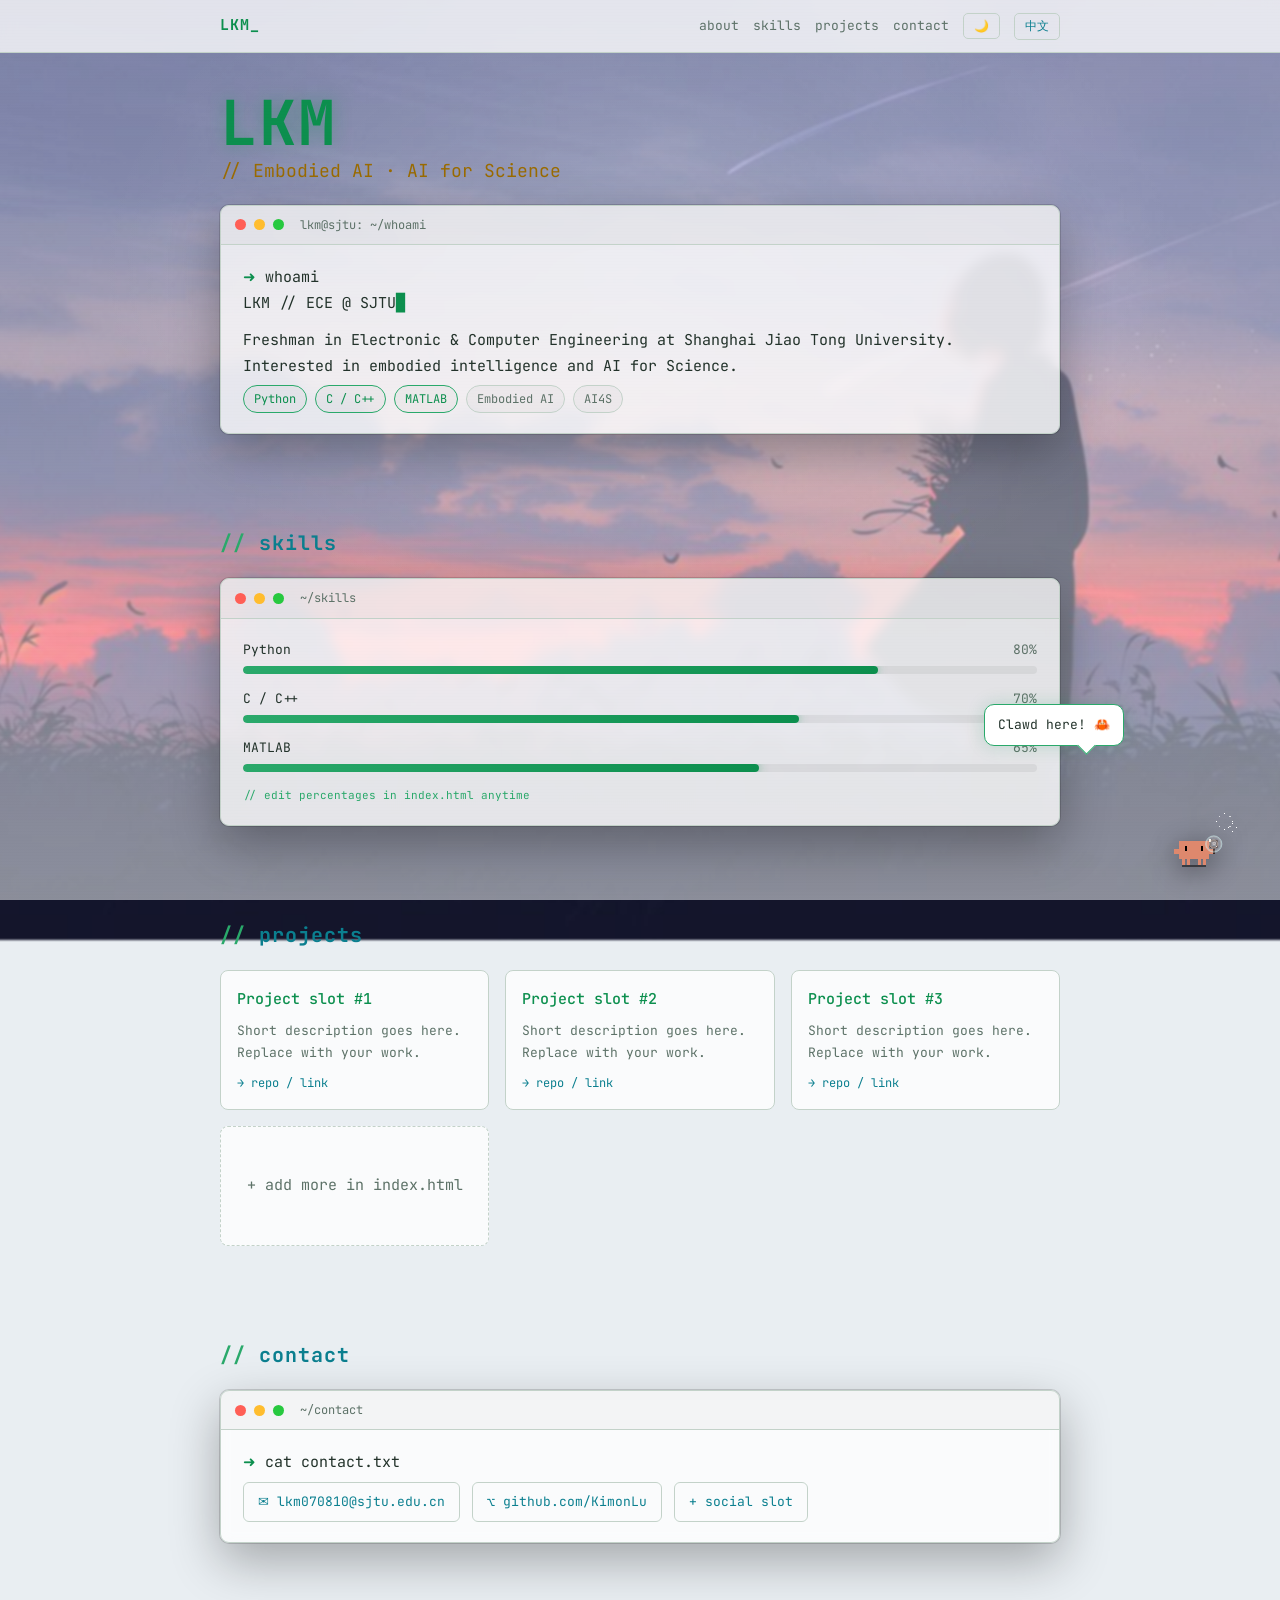
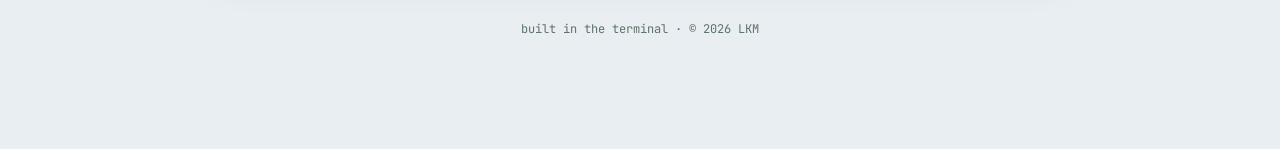
==== index.html @ 00dd7bbc "优化主页:Clawd 桌宠、白天/夜间主题、Codex 风格字符云 - 桌宠替换为 Clawd(SVG 优先,Shadow DOM 隔离动画;完整状态机:   待机轮播/点击反应/拖拽/挂机睡眠/眼神" ====
<!DOCTYPE html>
<html lang="en">
<head>
<meta charset="UTF-8" />
<meta name="viewport" content="width=device-width, initial-scale=1.0" />
<title>LKM // terminal</title>
<meta name="description" content="LKM — ECE @ SJTU. Embodied AI & AI4S." />
<link rel="preconnect" href="https://fonts.googleapis.com" />
<link rel="preconnect" href="https://fonts.gstatic.com" crossorigin />
<link href="https://fonts.googleapis.com/css2?family=JetBrains+Mono:wght@400;500;700&display=swap" rel="stylesheet" />
<link rel="stylesheet" href="css/style.css" />
<!-- 首帧防闪烁:在 CSS 生效前就定好主题,避免夜间用户看到白屏闪一下 -->
<script>
  document.documentElement.dataset.theme =
    localStorage.getItem('theme') ||
    (matchMedia('(prefers-color-scheme: light)').matches ? 'light' : 'dark');
</script>
</head>
<body>

<!-- 背景三层:背景图 / 压暗纱 / 字符云画布 -->
<div id="bg-image"></div>
<div id="bg-tint"></div>
<canvas id="ascii"></canvas>

<!-- ===== 顶栏 ===== -->
<header class="topbar">
  <div class="wrap">
    <span class="brand">LKM<span class="blink">_</span></span>
    <nav class="nav">
      <a href="#about" data-en="about" data-zh="关于"></a>
      <a href="#skills" data-en="skills" data-zh="技能"></a>
      <a href="#projects" data-en="projects" data-zh="项目"></a>
      <a href="#contact" data-en="contact" data-zh="联系"></a>
      <button class="ctrl-btn" id="themeBtn" title="theme">☀</button>
      <button class="ctrl-btn" id="langBtn">中文</button>
    </nav>
  </div>
</header>

<main class="wrap">

  <!-- ===== Hero / 关于 ===== -->
  <section class="hero" id="about">
    <div>
      <h1>LKM</h1>
      <p class="sub" data-en="// Embodied AI · AI for Science"
                     data-zh="// 具身智能 · AI for Science"></p>
    </div>
    <div class="term">
      <div class="term-head">
        <span class="dot r"></span><span class="dot y"></span><span class="dot g"></span>
        <span class="term-title">lkm@sjtu: ~/whoami</span>
      </div>
      <div class="term-body">
        <p><span class="prompt"></span><span class="cmd">whoami</span></p>
        <p class="typed" id="typed"></p>
        <p style="margin-top:12px"
           data-en="Freshman in Electronic &amp; Computer Engineering at Shanghai Jiao Tong University. Interested in embodied intelligence and AI for Science."
           data-zh="上海交通大学 电子与计算机工程 大一在读。对具身智能与 AI for Science 方向感兴趣。"></p>
        <div class="tags">
          <span class="tag on">Python</span>
          <span class="tag on">C / C++</span>
          <span class="tag on">MATLAB</span>
          <span class="tag" data-en="Embodied AI" data-zh="具身智能"></span>
          <span class="tag" data-en="AI4S" data-zh="AI4S"></span>
        </div>
      </div>
    </div>
  </section>

  <!-- ===== 技能 ===== -->
  <section id="skills">
    <h2 class="sec" data-en="skills" data-zh="技能"></h2>
    <div class="term">
      <div class="term-head">
        <span class="dot r"></span><span class="dot y"></span><span class="dot g"></span>
        <span class="term-title">~/skills</span>
      </div>
      <div class="term-body" id="skillBox">
        <div class="skill-row" data-pct="80">
          <div class="label"><span>Python</span><span class="pct">80%</span></div>
          <div class="bar"><i></i></div>
        </div>
        <div class="skill-row" data-pct="70">
          <div class="label"><span>C / C++</span><span class="pct">70%</span></div>
          <div class="bar"><i></i></div>
        </div>
        <div class="skill-row" data-pct="65">
          <div class="label"><span>MATLAB</span><span class="pct">65%</span></div>
          <div class="bar"><i></i></div>
        </div>
        <p class="hint" style="margin-top:8px"
           data-en="// edit percentages in index.html anytime"
           data-zh="// 百分比可随时在 index.html 中修改"></p>
      </div>
    </div>
  </section>

  <!-- ===== 项目 ===== -->
  <section id="projects">
    <h2 class="sec" data-en="projects" data-zh="项目"></h2>
    <div class="grid">
      <div class="proj">
        <span class="pt" data-en="Project slot #1" data-zh="项目位 #1"></span>
        <span class="pd" data-en="Short description goes here. Replace with your work."
                         data-zh="在此填写简介，替换为你的作品。"></span>
        <span class="pl"><a href="#" data-en="→ repo / link" data-zh="→ 仓库 / 链接"></a></span>
      </div>
      <div class="proj">
        <span class="pt" data-en="Project slot #2" data-zh="项目位 #2"></span>
        <span class="pd" data-en="Short description goes here. Replace with your work."
                         data-zh="在此填写简介，替换为你的作品。"></span>
        <span class="pl"><a href="#" data-en="→ repo / link" data-zh="→ 仓库 / 链接"></a></span>
      </div>
      <div class="proj">
        <span class="pt" data-en="Project slot #3" data-zh="项目位 #3"></span>
        <span class="pd" data-en="Short description goes here. Replace with your work."
                         data-zh="在此填写简介，替换为你的作品。"></span>
        <span class="pl"><a href="#" data-en="→ repo / link" data-zh="→ 仓库 / 链接"></a></span>
      </div>
      <div class="proj add" data-en="+ add more in index.html" data-zh="+ 在 index.html 中继续添加"></div>
    </div>
  </section>

  <!-- ===== 联系 ===== -->
  <section id="contact">
    <h2 class="sec" data-en="contact" data-zh="联系"></h2>
    <div class="term">
      <div class="term-head">
        <span class="dot r"></span><span class="dot y"></span><span class="dot g"></span>
        <span class="term-title">~/contact</span>
      </div>
      <div class="term-body">
        <p><span class="prompt"></span><span class="cmd">cat contact.txt</span></p>
        <div class="links">
          <a href="mailto:lkm070810@sjtu.edu.cn">✉ lkm070810@sjtu.edu.cn</a>
          <a href="https://github.com/KimonLu" target="_blank" rel="noopener">⌥ github.com/KimonLu</a>
          <a href="#" target="_blank" rel="noopener" data-en="+ social slot" data-zh="+ 社交链接位"></a>
        </div>
      </div>
    </div>
  </section>
</main>

<footer>
  <span data-en="built in the terminal · " data-zh="构建于终端 · "></span>© 2026 LKM
</footer>

<!-- ===== Clawd 桌宠(SVG 由 JS 注入 Shadow DOM)===== -->
<div id="clawd" title="Clawd"></div>
<div id="bubble"></div>
<div id="clawd-mini" title="?"></div>

<script type="module" src="js/main.js"></script>
</body>
</html>
---- css/style.css ----
/* ==========================================================================
   style.css — 页面全部样式
   分区目录:
     1. 主题变量(夜间默认 / 白天覆盖)
     2. 基础与排版
     3. 背景层(背景图 / 压暗纱 / 字符云画布 / 扫描线)
     4. 顶栏
     5. 终端卡片
     6. Hero 区
     7. 小节标题
     8. 技能条
     9. 项目卡片
    10. 联系方式
    11. 页脚
    12. Clawd 桌宠(主桌宠 / 气泡 / mini 彩蛋)
    13. 响应式
   ========================================================================== */

/* ============ 1. 主题变量 ============ */
/* 夜间(默认)。--accent-rgb 供 rgba() 阴影/辉光复用,
   --char-color 是字符云颜色,--bg-brightness 控制背景图亮度。 */
:root{
  --bg:#0a0d10;
  --panel:rgba(14,18,21,0.72);
  --panel-solid:#0e1215;
  --border:#22322b;
  --green:#39ff8b;
  --green-dim:#1f9d5a;
  --cyan:#43e0d0;
  --amber:#ffcf6b;
  --text:#d5eadd;
  --muted:#7e998c;
  --accent-rgb:57,255,139;          /* 辉光/阴影底色(绿) */
  --char-color:200,255,225;         /* 字符云 RGB */
  --char-alpha:0.9;                 /* 字符云最大不透明度 */
  --bg-brightness:0.58;             /* 背景图亮度(原0.32,已调亮) */
  --bg-saturate:0.95;
  --tint-top:rgba(8,10,12,0.28);    /* 背景压暗纱:顶部 → 底部 */
  --tint-bottom:rgba(8,10,12,0.72);
  --tint-spot:rgba(57,255,139,0.10);/* 跟随鼠标的聚光色 */
  --scanline-opacity:0.5;
  --mono:'JetBrains Mono',ui-monospace,SFMono-Regular,Menlo,Consolas,monospace;
}

/* 白天模式:浅色面板 + 深色文字,背景图不再压暗 */
html[data-theme="light"]{
  --bg:#e9eef2;
  --panel:rgba(255,255,255,0.78);
  --panel-solid:#ffffff;
  --border:#c3d2c9;
  --green:#0c8f4e;
  --green-dim:#2aa96b;
  --cyan:#0b7f8f;
  --amber:#9a6b00;
  --text:#22322a;
  --muted:#5d7268;
  --accent-rgb:12,143,78;
  --char-color:255,255,255;         /* 白天字符云用纯白(同 demo) */
  --char-alpha:0.95;
  --bg-brightness:1.02;
  --bg-saturate:1.05;
  --tint-top:rgba(244,247,250,0.30);
  --tint-bottom:rgba(238,242,246,0.55);
  --tint-spot:rgba(255,255,255,0.18);
  --scanline-opacity:0.16;
}

/* ============ 2. 基础与排版 ============ */
*{box-sizing:border-box;margin:0;padding:0}
html{scroll-behavior:smooth}
body{
  background:var(--bg);
  color:var(--text);
  font-family:var(--mono);
  font-size:15px;
  line-height:1.7;
  min-height:100vh;
  overflow-x:hidden;
  position:relative;
  transition:background .35s ease,color .35s ease;
}
a{color:var(--cyan);text-decoration:none}
a:hover{color:var(--green);text-shadow:0 0 8px rgba(var(--accent-rgb),0.55)}

.wrap{max-width:880px;margin:0 auto;padding:0 20px}
section{padding:46px 0}

/* ============ 3. 背景层 ============ */
#bg-image{
  position:fixed;inset:-40px;z-index:-3;
  background:url('../assets/background.jpg') center/cover no-repeat;
  filter:brightness(var(--bg-brightness)) saturate(var(--bg-saturate)) blur(1px);
  transition:transform .25s ease-out,filter .4s ease-out;
  will-change:transform;
}
#bg-tint{
  position:fixed;inset:0;z-index:-2;pointer-events:none;
  background:
    radial-gradient(900px 600px at var(--mx,50%) var(--my,30%),var(--tint-spot),transparent 60%),
    linear-gradient(180deg,var(--tint-top),var(--tint-bottom));
  transition:background .35s ease;
}
#ascii{position:fixed;inset:0;z-index:-1;pointer-events:none}
/* CRT 扫描线 */
body::after{
  content:"";position:fixed;inset:0;z-index:50;pointer-events:none;
  background:repeating-linear-gradient(0deg,rgba(0,0,0,0)0,rgba(0,0,0,0)2px,rgba(0,0,0,0.12)3px);
  mix-blend-mode:overlay;opacity:var(--scanline-opacity);
  transition:opacity .35s ease;
}

/* ============ 4. 顶栏 ============ */
.topbar{
  position:sticky;top:0;z-index:40;
  background:var(--panel);backdrop-filter:blur(8px);
  border-bottom:1px solid var(--border);
  transition:background .35s ease;
}
.topbar .wrap{display:flex;align-items:center;justify-content:space-between;height:52px}
.brand{color:var(--green);font-weight:700;letter-spacing:1px}
.brand .blink{animation:blink 1.1s steps(1) infinite}
@keyframes blink{50%{opacity:0}}
.nav{display:flex;gap:14px;align-items:center}
.nav a{color:var(--muted);font-size:13px}
.nav a:hover{color:var(--green)}
/* 顶栏小按钮(语言切换 / 主题切换共用) */
.ctrl-btn{
  font-family:var(--mono);background:transparent;color:var(--cyan);
  border:1px solid var(--border);border-radius:5px;padding:4px 10px;
  cursor:pointer;font-size:12px;transition:.2s;
}
.ctrl-btn:hover{border-color:var(--green);color:var(--green);box-shadow:0 0 10px rgba(var(--accent-rgb),0.25)}

/* ============ 5. 终端卡片 ============ */
.term{
  background:var(--panel);border:1px solid var(--border);border-radius:9px;
  box-shadow:0 0 0 1px rgba(0,0,0,0.15),0 18px 50px rgba(0,0,0,0.30);
  backdrop-filter:blur(6px);overflow:hidden;
  transition:transform .2s ease,box-shadow .3s ease,border-color .3s ease,background .35s ease;
}
.term:hover{border-color:var(--green-dim);box-shadow:0 0 0 1px rgba(var(--accent-rgb),0.2),0 20px 60px rgba(0,0,0,0.35)}
.term-head{
  display:flex;align-items:center;gap:8px;padding:9px 14px;
  background:rgba(127,127,127,0.06);border-bottom:1px solid var(--border);
}
.dot{width:11px;height:11px;border-radius:50%}
.dot.r{background:#ff5f56}.dot.y{background:#ffbd2e}.dot.g{background:#27c93f}
.term-title{margin-left:8px;color:var(--muted);font-size:12px}
.term-body{padding:20px 22px}
.prompt{color:var(--green-dim)}
.prompt::before{content:"➜ ";color:var(--green)}
.path{color:var(--cyan)}
.cmd{color:var(--text)}

/* ============ 6. Hero 区 ============ */
.hero{display:flex;flex-direction:column;gap:18px;padding-top:38px}
.hero h1{
  font-size:clamp(34px,7vw,62px);line-height:1.05;color:var(--green);
  text-shadow:0 0 18px rgba(var(--accent-rgb),0.35);letter-spacing:2px;
}
.hero .sub{color:var(--amber);font-size:clamp(14px,2.6vw,18px)}
.typed{color:var(--text)}
.typed .cursor{color:var(--green);animation:blink 1s steps(1) infinite}
.tags{display:flex;flex-wrap:wrap;gap:8px;margin-top:6px}
.tag{
  font-size:12px;padding:3px 10px;border:1px solid var(--border);border-radius:20px;
  color:var(--muted);background:rgba(127,127,127,0.05);
}
.tag.on{color:var(--green);border-color:var(--green-dim)}

/* ============ 7. 小节标题 ============ */
h2.sec{font-size:20px;color:var(--cyan);margin-bottom:18px;letter-spacing:1px}
h2.sec::before{content:"// ";color:var(--green-dim)}

/* ============ 8. 技能条 ============ */
.skill-row{margin-bottom:14px}
.skill-row .label{display:flex;justify-content:space-between;font-size:13px;margin-bottom:5px}
.skill-row .label .pct{color:var(--muted)}
.bar{height:8px;background:rgba(127,127,127,0.12);border-radius:6px;overflow:hidden}
.bar>i{
  display:block;height:100%;border-radius:6px;width:0;
  background:linear-gradient(90deg,var(--green-dim),var(--green));
  box-shadow:0 0 10px rgba(var(--accent-rgb),0.5);transition:width 1.1s ease;
}

/* ============ 9. 项目卡片 ============ */
.grid{display:grid;grid-template-columns:repeat(auto-fill,minmax(250px,1fr));gap:16px}
.proj{
  border:1px solid var(--border);border-radius:8px;padding:16px;
  background:var(--panel);transition:.2s;display:flex;flex-direction:column;gap:8px;
}
.proj:hover{border-color:var(--green-dim);transform:translateY(-3px);background:rgba(var(--accent-rgb),0.06)}
.proj .pt{color:var(--green);font-weight:500}
.proj .pd{color:var(--muted);font-size:13px;flex:1}
.proj .pl{font-size:12px}
.proj.add{align-items:center;justify-content:center;color:var(--muted);border-style:dashed;min-height:120px}

/* ============ 10. 联系方式 ============ */
.links{display:flex;flex-wrap:wrap;gap:12px;margin-top:6px}
.links a{
  border:1px solid var(--border);border-radius:6px;padding:8px 14px;font-size:13px;
  display:inline-flex;gap:8px;align-items:center;transition:.2s;
}
.links a:hover{border-color:var(--green);box-shadow:0 0 12px rgba(var(--accent-rgb),0.2)}

/* ============ 11. 页脚 ============ */
footer{padding:30px 0 110px;text-align:center;color:var(--muted);font-size:12px}
.hint{font-size:11px;color:var(--green-dim)}

/* ============ 12. Clawd 桌宠 ============ */
/* 主桌宠:固定右下角,可拖拽;SVG 注入其 Shadow DOM(隔离各素材的动画样式) */
#clawd{
  position:fixed;right:26px;bottom:22px;z-index:60;
  width:120px;height:120px;cursor:grab;user-select:none;
  filter:drop-shadow(0 6px 14px rgba(0,0,0,0.45));
}
#clawd:active{cursor:grabbing}

/* 对话气泡 */
#bubble{
  position:fixed;z-index:61;max-width:230px;padding:10px 13px;
  background:var(--panel-solid);border:1px solid var(--green-dim);border-radius:10px;
  color:var(--text);font-size:13px;line-height:1.5;
  box-shadow:0 0 18px rgba(var(--accent-rgb),0.18);opacity:0;transform:translateY(6px);
  transition:opacity .2s,transform .2s;pointer-events:none;
}
#bubble.show{opacity:1;transform:translateY(0)}
#bubble::after{
  content:"";position:absolute;bottom:-7px;right:30px;width:12px;height:12px;
  background:var(--panel-solid);border-right:1px solid var(--green-dim);
  border-bottom:1px solid var(--green-dim);transform:rotate(45deg);
}

/* mini Clawd 彩蛋:平时隐藏,由 JS 控制出场动画 */
#clawd-mini{
  position:fixed;z-index:59;width:64px;height:64px;
  cursor:pointer;user-select:none;display:none;
  filter:drop-shadow(0 4px 8px rgba(0,0,0,0.35));
}

/* ============ 13. 响应式 ============ */
@media(max-width:560px){
  #clawd{width:88px;height:88px;right:12px;bottom:12px}
  #clawd-mini{width:48px;height:48px}
  .term-body{padding:16px}
}
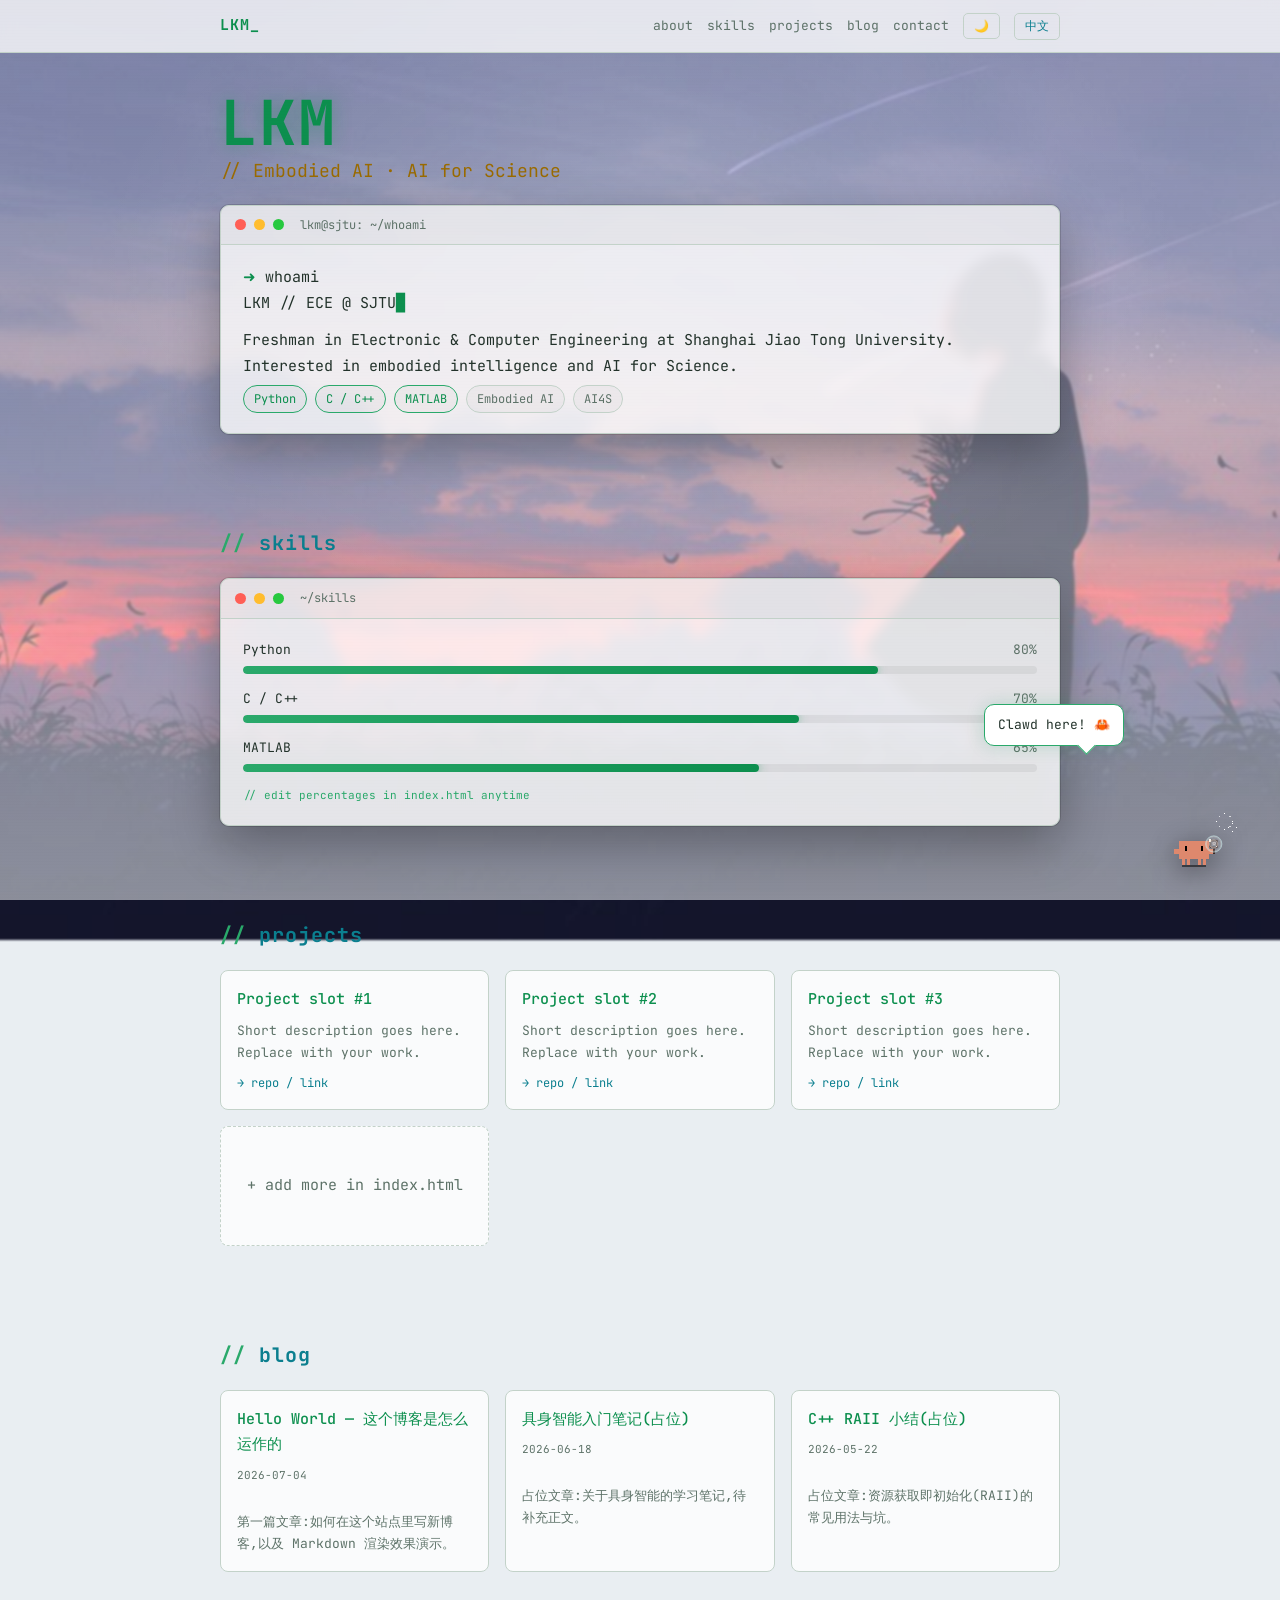
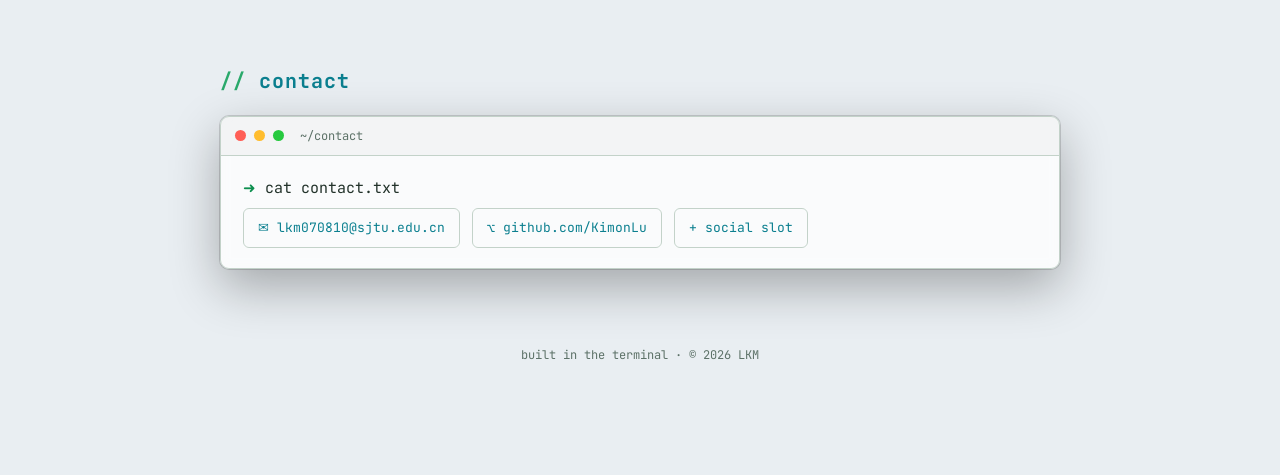
==== commit ae7c42b4: "新增技术博客模块 - 首页新增博客卡片区,读取 posts/posts.json 清单按日期倒序展示 - 新增 blog.html 阅读页:marked(CDN)渲染 Markdown,失败降级纯文本" ====
--- a/index.html
+++ b/index.html
@@ -31,6 +31,7 @@
       <a href="#about" data-en="about" data-zh="关于"></a>
       <a href="#skills" data-en="skills" data-zh="技能"></a>
       <a href="#projects" data-en="projects" data-zh="项目"></a>
+      <a href="#blog" data-en="blog" data-zh="博客"></a>
       <a href="#contact" data-en="contact" data-zh="联系"></a>
       <button class="ctrl-btn" id="themeBtn" title="theme">☀</button>
       <button class="ctrl-btn" id="langBtn">中文</button>
@@ -123,6 +124,14 @@
     </div>
   </section>
 
+  <!-- ===== 技术博客(卡片由 js/blog.js 从 posts/ 目录生成)===== -->
+  <section id="blog">
+    <h2 class="sec" data-en="blog" data-zh="技术博客"></h2>
+    <div class="grid" id="blogGrid">
+      <div class="proj add" data-en="loading…" data-zh="加载中…"></div>
+    </div>
+  </section>
+
   <!-- ===== 联系 ===== -->
   <section id="contact">
     <h2 class="sec" data-en="contact" data-zh="联系"></h2>
--- a/css/style.css
+++ b/css/style.css
@@ -195,6 +195,49 @@
 .proj .pl{font-size:12px}
 .proj.add{align-items:center;justify-content:center;color:var(--muted);border-style:dashed;min-height:120px}
 
+/* ============ 9.5 技术博客 ============ */
+/* 首页文章卡片:复用 .proj 外观,整卡可点 */
+a.proj{color:inherit}
+a.proj:hover{text-shadow:none}
+.proj .post-date{font-size:11px;color:var(--muted)}
+
+/* 阅读页(blog.html)标题区 */
+.post-title{font-size:24px;color:var(--green);line-height:1.3;margin-bottom:4px}
+.post-date{font-size:12px;color:var(--muted);margin-bottom:18px}
+
+/* Markdown 正文排版 */
+.md-body{font-size:14px}
+.md-body h1,.md-body h2,.md-body h3,.md-body h4{
+  color:var(--cyan);margin:26px 0 10px;line-height:1.35;
+}
+.md-body h1{font-size:22px}
+.md-body h2{font-size:18px}
+.md-body h2::before{content:"## ";color:var(--green-dim)}
+.md-body h3{font-size:15px}
+.md-body h3::before{content:"### ";color:var(--green-dim)}
+.md-body p{margin:10px 0}
+.md-body ul,.md-body ol{margin:10px 0;padding-left:24px}
+.md-body li{margin:4px 0}
+.md-body code{
+  background:rgba(127,127,127,0.14);border-radius:4px;padding:1px 6px;
+  font-size:13px;color:var(--amber);
+}
+.md-body pre{
+  background:var(--panel-solid);border:1px solid var(--border);border-radius:8px;
+  padding:14px 16px;margin:14px 0;overflow-x:auto;
+}
+.md-body pre code{background:none;padding:0;color:var(--text)}
+.md-body blockquote{
+  border-left:3px solid var(--green-dim);margin:14px 0;padding:4px 14px;
+  color:var(--muted);
+}
+.md-body table{border-collapse:collapse;margin:14px 0;width:100%;font-size:13px}
+.md-body th,.md-body td{border:1px solid var(--border);padding:6px 10px;text-align:left}
+.md-body th{color:var(--green);background:rgba(127,127,127,0.06)}
+.md-body img{max-width:100%;border-radius:8px}
+.md-body hr{border:none;border-top:1px dashed var(--border);margin:22px 0}
+.md-body a{word-break:break-all}
+
 /* ============ 10. 联系方式 ============ */
 .links{display:flex;flex-wrap:wrap;gap:12px;margin-top:6px}
 .links a{
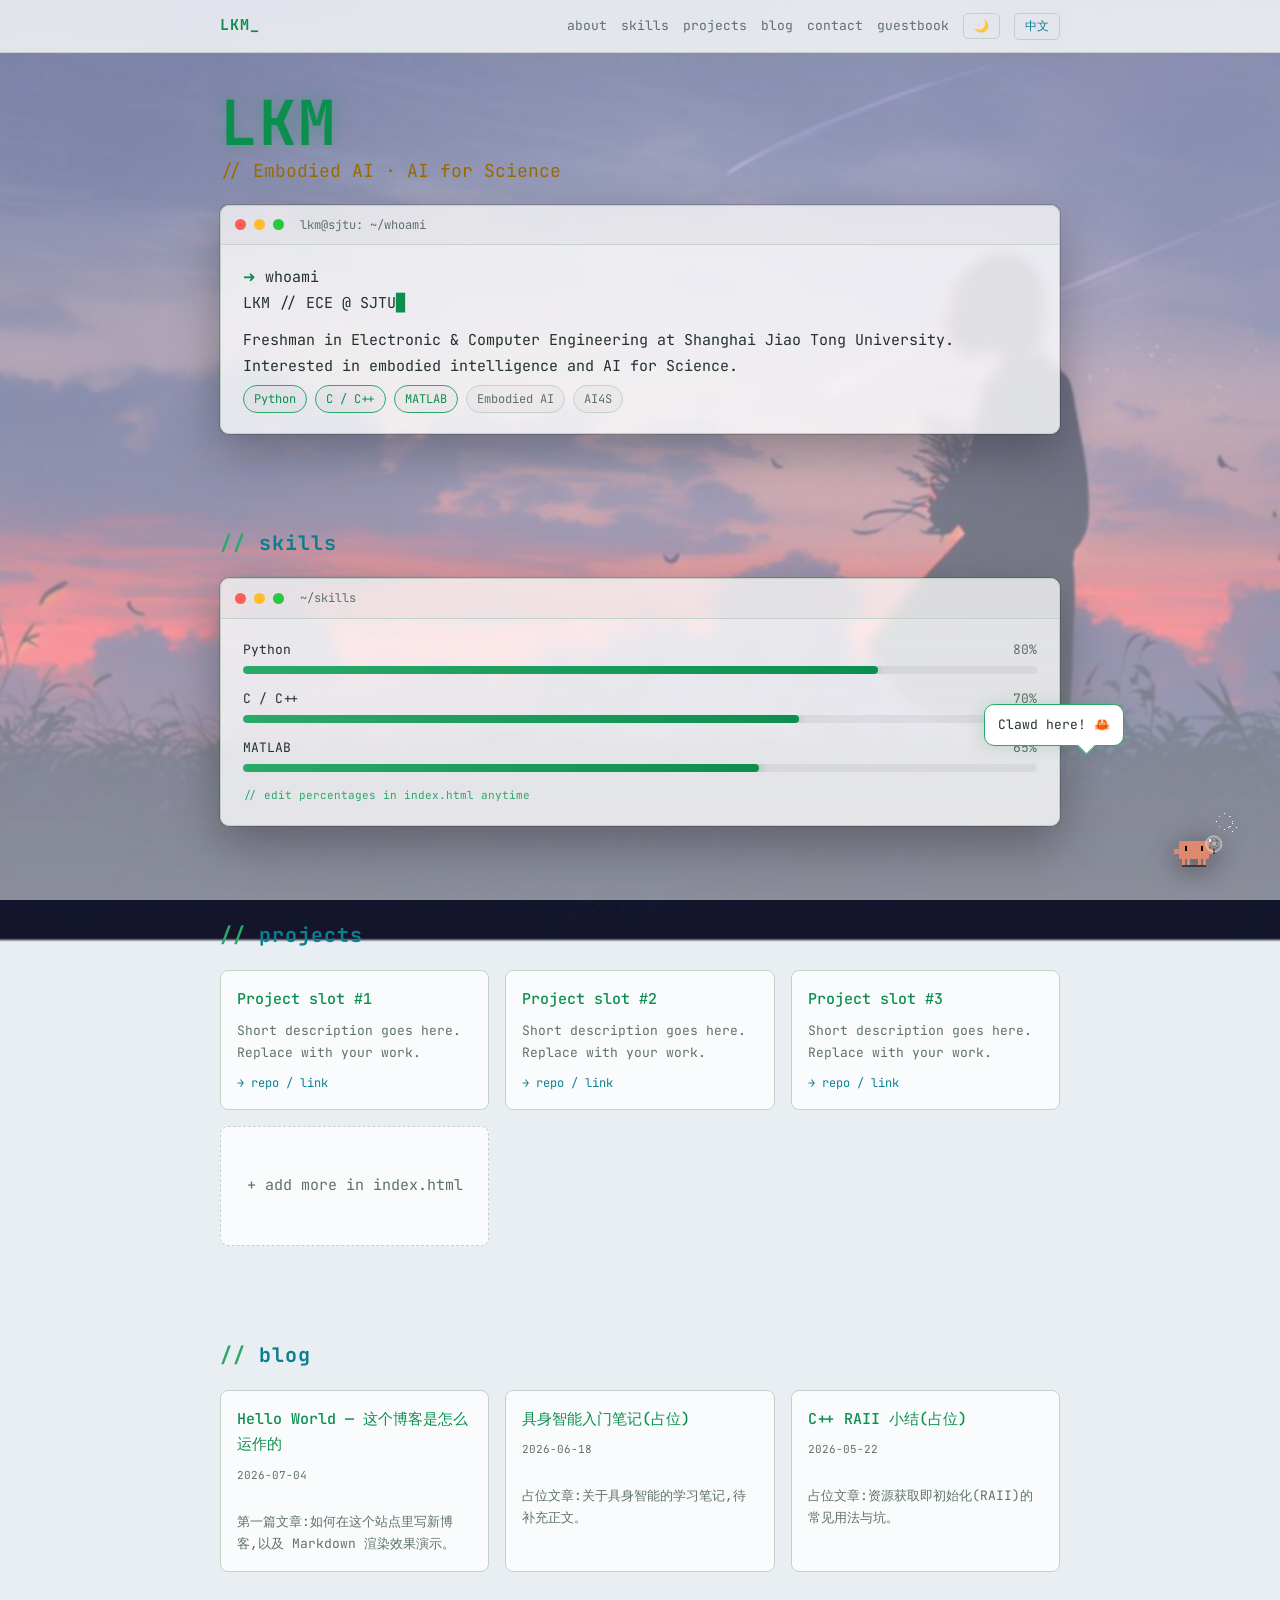
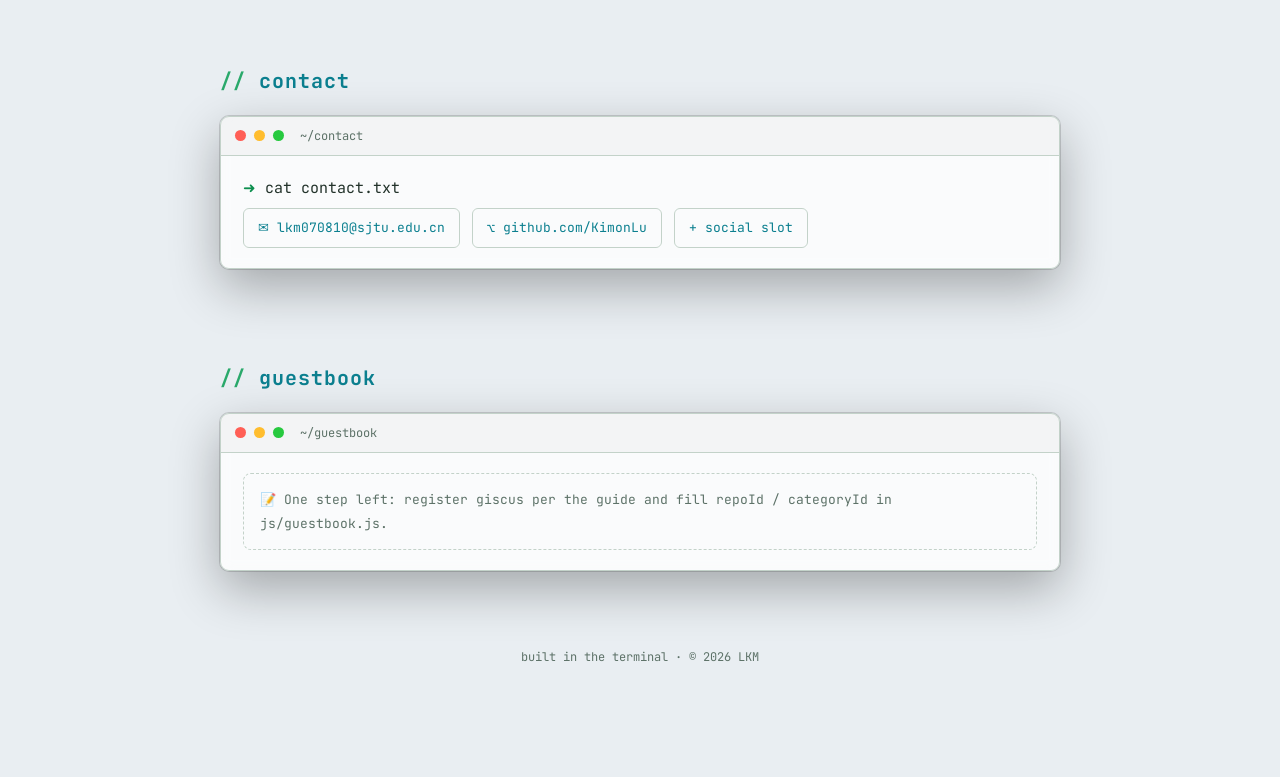
==== commit d4dcf54e: "新增留言板区块(giscus,待填 ID 即可启用) - js/guestbook.js:注入 giscus 组件,留言存仓库 Discussions;   深浅色与中英文自动跟随站点切换;repoI" ====
--- a/index.html
+++ b/index.html
@@ -33,6 +33,7 @@
       <a href="#projects" data-en="projects" data-zh="项目"></a>
       <a href="#blog" data-en="blog" data-zh="博客"></a>
       <a href="#contact" data-en="contact" data-zh="联系"></a>
+      <a href="#guestbook" data-en="guestbook" data-zh="留言"></a>
       <button class="ctrl-btn" id="themeBtn" title="theme">☀</button>
       <button class="ctrl-btn" id="langBtn">中文</button>
     </nav>
@@ -150,6 +151,17 @@
       </div>
     </div>
   </section>
+  <!-- ===== 留言板(giscus 组件由 js/guestbook.js 注入)===== -->
+  <section id="guestbook">
+    <h2 class="sec" data-en="guestbook" data-zh="留言板"></h2>
+    <div class="term">
+      <div class="term-head">
+        <span class="dot r"></span><span class="dot y"></span><span class="dot g"></span>
+        <span class="term-title">~/guestbook</span>
+      </div>
+      <div class="term-body" id="giscusBox"></div>
+    </div>
+  </section>
 </main>
 
 <footer>
--- a/css/style.css
+++ b/css/style.css
@@ -238,6 +238,13 @@
 .md-body hr{border:none;border-top:1px dashed var(--border);margin:22px 0}
 .md-body a{word-break:break-all}
 
+/* ============ 9.8 留言板(giscus) ============ */
+.giscus{width:100%}
+.gb-hint{
+  color:var(--muted);font-size:13px;line-height:1.8;
+  border:1px dashed var(--border);border-radius:8px;padding:14px 16px;
+}
+
 /* ============ 10. 联系方式 ============ */
 .links{display:flex;flex-wrap:wrap;gap:12px;margin-top:6px}
 .links a{
